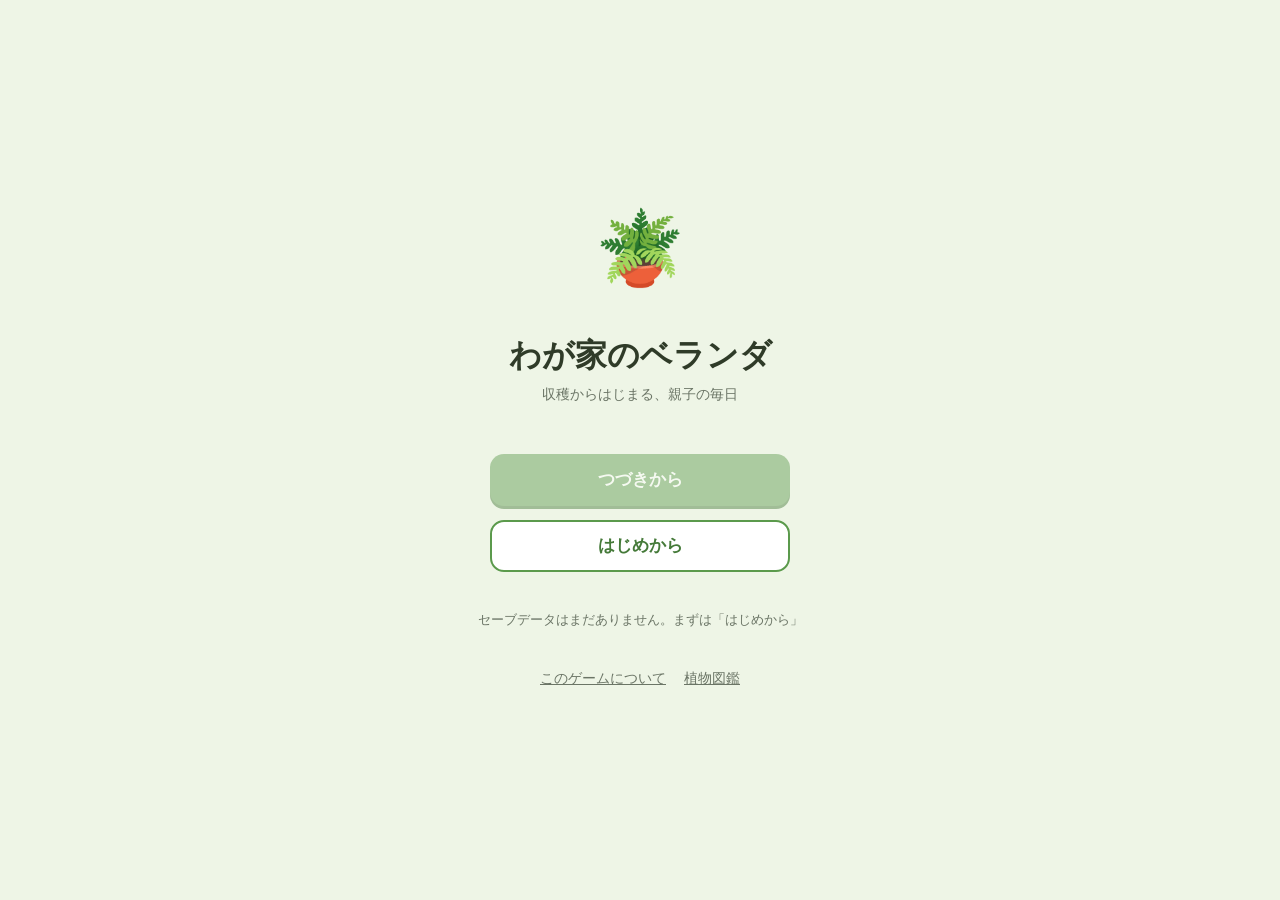
==== index.html @ c410afe7 "Initial commit: わが家のベランダ MVP 0.1 収穫からはじまる親子のベランダ菜園ゲーム。水菜1種・娘のじしん育成・ localStorage自動保存までのMVP機能を実装。  Co" ====
<!DOCTYPE html>
<html lang="ja">
<head>
<meta charset="UTF-8">
<meta name="viewport" content="width=device-width, initial-scale=1, maximum-scale=1, viewport-fit=cover">
<title>わが家のベランダ</title>
<link rel="stylesheet" href="css/common.css">
<style>
  .title-screen {
    display: flex;
    flex-direction: column;
    align-items: center;
    justify-content: center;
    min-height: 100dvh;
    padding: 32px 20px;
    text-align: center;
    gap: 28px;
  }
  .title-logo {
    font-size: 2rem;
    font-weight: 700;
    line-height: 1.4;
    color: var(--color-text-strong);
  }
  .title-logo small {
    display: block;
    font-size: 0.9rem;
    font-weight: 400;
    color: var(--color-text-sub);
    margin-top: 6px;
  }
  .title-emoji {
    font-size: 4.5rem;
    line-height: 1;
  }
  .title-buttons {
    display: flex;
    flex-direction: column;
    gap: 14px;
    width: 100%;
    max-width: 300px;
  }
  .save-hint {
    font-size: 0.8rem;
    color: var(--color-text-sub);
    min-height: 1.2em;
  }
  .title-links {
    display: flex;
    gap: 18px;
    font-size: 0.85rem;
  }
  .title-links a {
    color: var(--color-text-sub);
    text-decoration: underline;
  }
</style>
</head>
<body>
  <div class="app-frame">
    <div class="title-screen">
      <div class="title-emoji" aria-hidden="true">🪴</div>
      <h1 class="title-logo">わが家のベランダ
        <small>収穫からはじまる、親子の毎日</small>
      </h1>

      <div class="title-buttons">
        <button id="continueBtn" class="btn btn-primary btn-large">つづきから</button>
        <button id="newBtn" class="btn btn-secondary btn-large">はじめから</button>
      </div>
      <p class="save-hint" id="saveHint"></p>

      <nav class="title-links">
        <a href="about.html">このゲームについて</a>
        <a href="plants.html">植物図鑑</a>
      </nav>
    </div>
  </div>

  <script src="js/config.js"></script>
  <script src="js/save.js"></script>
  <script src="js/main.js"></script>
</body>
</html>
---- css/common.css ----
/**
 * common.css
 * サイト全体で共有するリセット・変数・基本コンポーネント。
 * スマホ縦画面（360〜430px）優先、PCでは中央寄せ最大480px。
 */

:root {
  --color-bg: #eef5e6;
  --color-surface: #ffffff;
  --color-text-strong: #2f3b28;
  --color-text-sub: #6b7566;
  --color-primary: #5b9a4c;
  --color-primary-dark: #457a39;
  --color-secondary: #f4b942;
  --color-accent: #6fb1d6;
  --color-border: #dbe6d3;
  --safe-max-width: 480px;
}

* {
  box-sizing: border-box;
}

html, body {
  margin: 0;
  padding: 0;
  min-width: 320px;
  background: var(--color-bg);
  color: var(--color-text-strong);
  font-family: "Hiragino Sans", "Hiragino Kaku Gothic ProN", "Yu Gothic UI", "Meiryo", sans-serif;
  -webkit-tap-highlight-color: transparent;
}

button {
  font-family: inherit;
}

a {
  color: inherit;
}

/* PCでは中央にスマホ幅で表示する */
.app-frame {
  max-width: var(--safe-max-width);
  margin: 0 auto;
  min-height: 100dvh;
  background: var(--color-bg);
  position: relative;
  overflow: hidden;
}

/* ---- 共通ボタン ---- */
.btn {
  display: inline-flex;
  align-items: center;
  justify-content: center;
  border: none;
  border-radius: 14px;
  cursor: pointer;
  font-weight: 700;
  transition: transform 0.06s ease, opacity 0.15s ease;
  -webkit-user-select: none;
  user-select: none;
}
.btn:active {
  transform: scale(0.97);
}
.btn:disabled,
.btn.disabled {
  opacity: 0.45;
  cursor: not-allowed;
  transform: none;
}

.btn-large {
  min-height: 52px;
  font-size: 1.05rem;
  padding: 12px 20px;
}

.btn-primary {
  background: var(--color-primary);
  color: #fff;
  box-shadow: 0 3px 0 var(--color-primary-dark);
}

.btn-secondary {
  background: var(--color-surface);
  color: var(--color-primary-dark);
  border: 2px solid var(--color-primary);
}

.hidden {
  display: none !important;
}

/* ---- 画像プレースホルダー共通 ---- */
.sprite {
  position: relative;
  width: 100%;
  height: 100%;
}
.sprite img {
  width: 100%;
  height: 100%;
  object-fit: contain;
  display: block;
}
/* 画像が無い/読み込めない場合は絵文字で代替表示（壊れたアイコンを出さない） */
.sprite.img-error::before {
  content: attr(data-emoji);
  position: absolute;
  inset: 0;
  display: flex;
  align-items: center;
  justify-content: center;
  font-size: min(48px, 60%);
}

/* シンプルな下部固定シートのメニュー */
.menu-panel {
  position: absolute;
  top: 52px;
  right: 12px;
  z-index: 40;
  background: var(--color-surface);
  border: 1px solid var(--color-border);
  border-radius: 12px;
  box-shadow: 0 6px 18px rgba(0, 0, 0, 0.12);
  display: flex;
  flex-direction: column;
  overflow: hidden;
  min-width: 160px;
}
.menu-item {
  display: block;
  text-align: left;
  padding: 12px 16px;
  background: none;
  border: none;
  border-bottom: 1px solid var(--color-border);
  font-size: 0.9rem;
  text-decoration: none;
  color: var(--color-text-strong);
}
.menu-item:last-child {
  border-bottom: none;
}
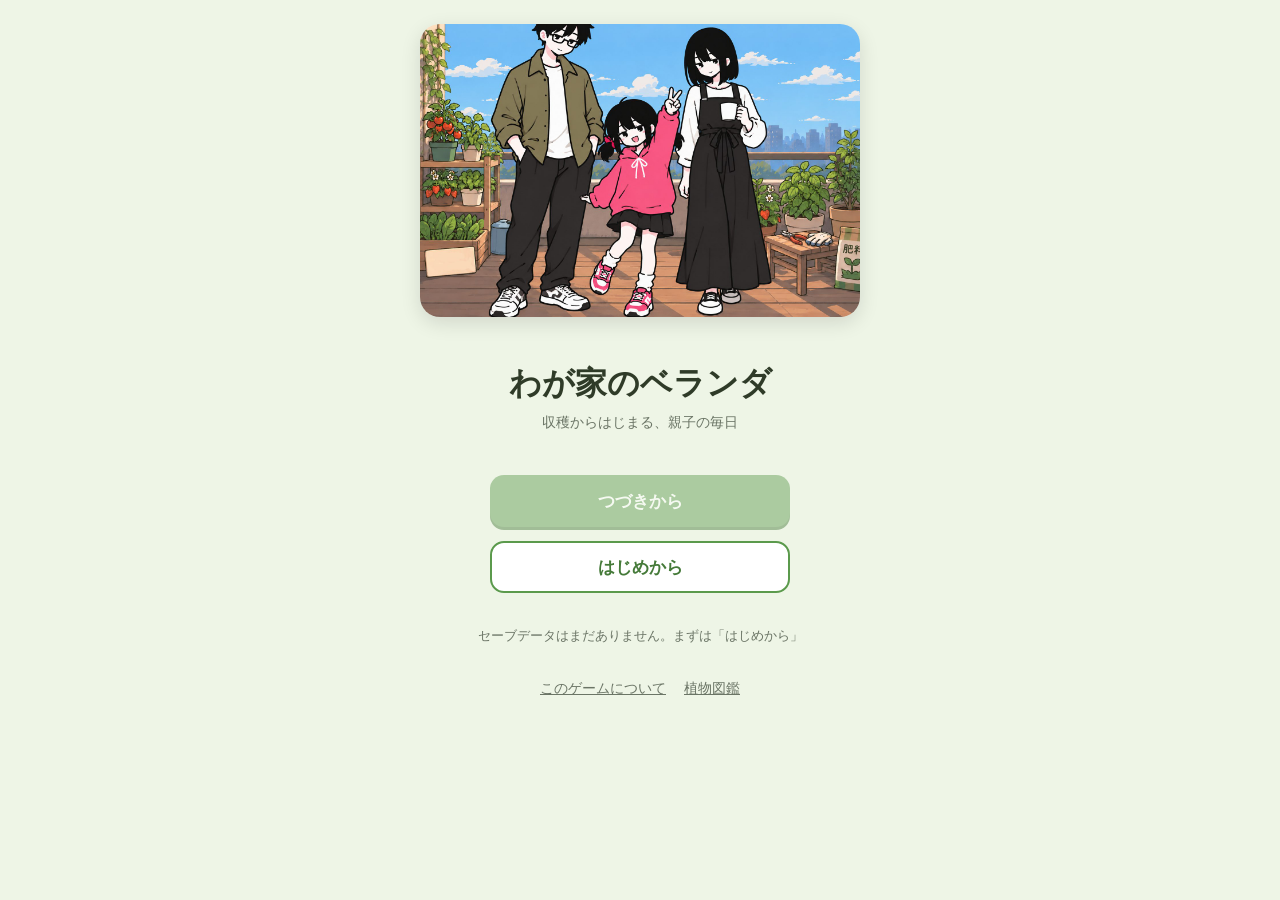
==== commit 90b3fd44: "実素材を導入：タイトル画像・ベランダ背景・父娘の立ち絵・肥料ボタン - タイトル画面(index.html)にヒーロー画像(opening.jpg)を追加。   読み込み失敗時は元の🪴プレースホルダー" ====
--- a/index.html
+++ b/index.html
@@ -10,11 +10,33 @@
     display: flex;
     flex-direction: column;
     align-items: center;
+    justify-content: flex-start;
+    min-height: 100dvh;
+    padding: 24px 20px 32px;
+    text-align: center;
+    gap: 22px;
+  }
+  .hero-wrap {
+    width: 100%;
+    aspect-ratio: 3 / 2;
+    border-radius: 20px;
+    overflow: hidden;
+    box-shadow: 0 6px 20px rgba(0, 0, 0, 0.12);
+    background: var(--color-bg);
+  }
+  .hero-image {
+    width: 100%;
+    height: 100%;
+    object-fit: cover;
+    display: block;
+  }
+  .hero-fallback {
+    width: 100%;
+    height: 100%;
+    display: none;
+    align-items: center;
     justify-content: center;
-    min-height: 100dvh;
-    padding: 32px 20px;
-    text-align: center;
-    gap: 28px;
+    font-size: 4.5rem;
   }
   .title-logo {
     font-size: 2rem;
@@ -28,10 +50,6 @@
     font-weight: 400;
     color: var(--color-text-sub);
     margin-top: 6px;
-  }
-  .title-emoji {
-    font-size: 4.5rem;
-    line-height: 1;
   }
   .title-buttons {
     display: flex;
@@ -59,7 +77,15 @@
 <body>
   <div class="app-frame">
     <div class="title-screen">
-      <div class="title-emoji" aria-hidden="true">🪴</div>
+      <div class="hero-wrap">
+        <img
+          class="hero-image"
+          src="assets/backgrounds/opening.jpg"
+          alt="ベランダで並ぶ父・母・娘と鉢植えの野菜たち"
+          onerror="this.style.display='none'; document.getElementById('heroFallback').style.display='flex';"
+        >
+        <div class="hero-fallback" id="heroFallback" aria-hidden="true">🪴</div>
+      </div>
       <h1 class="title-logo">わが家のベランダ
         <small>収穫からはじまる、親子の毎日</small>
       </h1>
